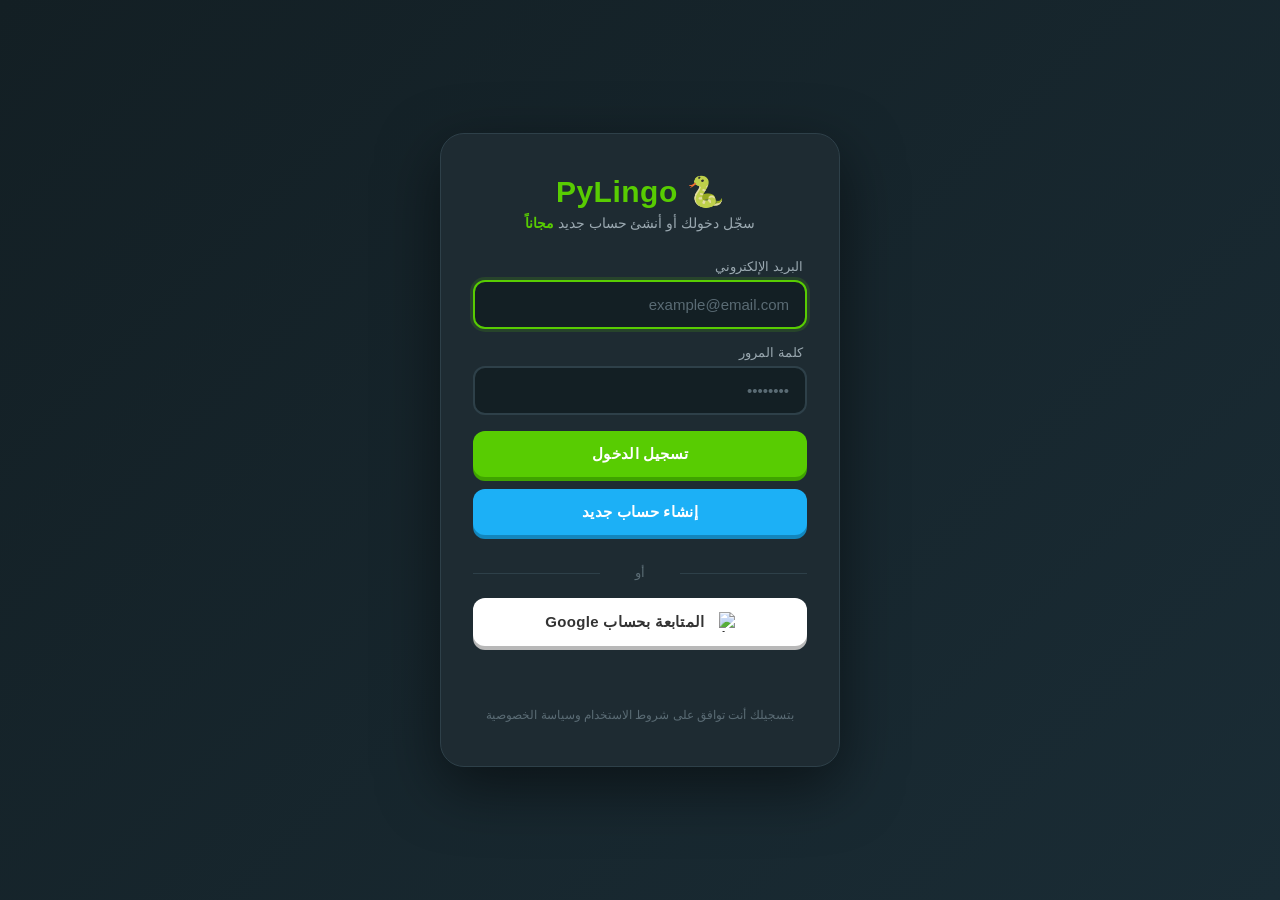
==== login.html @ 990f7449 "Add random quiz, lesson streak, and email/password login page" ====
<!DOCTYPE html>
<html lang="ar" dir="rtl">

<head>
    <meta charset="UTF-8">
    <meta name="viewport" content="width=device-width, initial-scale=1.0">
    <title>تسجيل الدخول - PyLingo</title>
    <link rel="icon"
        href="data:image/svg+xml,<svg xmlns='http://www.w3.org/2000/svg' viewBox='0 0 100 100'><text y='.9em' font-size='90'>🐍</text></svg>">
    <style>
        * {
            box-sizing: border-box;
            margin: 0;
            padding: 0;
            font-family: 'Segoe UI', 'Tahoma', sans-serif;
        }

        body {
            background: linear-gradient(135deg, #131f24 0%, #1a2c35 100%);
            color: #fff;
            display: flex;
            justify-content: center;
            align-items: center;
            min-height: 100vh;
            padding: 20px;
        }

        .login-box {
            background: #1e2b32;
            padding: 40px 32px;
            border-radius: 24px;
            width: 100%;
            max-width: 400px;
            box-shadow: 0 20px 60px rgba(0, 0, 0, 0.5);
            border: 1px solid #2e4049;
            animation: fadeIn 0.4s ease;
        }

        @keyframes fadeIn {
            from {
                opacity: 0;
                transform: translateY(10px);
            }

            to {
                opacity: 1;
                transform: translateY(0);
            }
        }

        .login-box h1 {
            text-align: center;
            color: #58CC02;
            margin-bottom: 6px;
            font-size: 30px;
            font-weight: 800;
            letter-spacing: 0.5px;
        }

        .login-box .sub {
            text-align: center;
            color: #9aa8b0;
            margin-bottom: 28px;
            font-size: 14px;
        }

        .login-box .sub strong {
            color: #58CC02;
        }

        .field-label {
            display: block;
            font-size: 13px;
            color: #9aa8b0;
            margin-bottom: 6px;
            margin-right: 4px;
        }

        .login-box input {
            width: 100%;
            padding: 14px 16px;
            margin-bottom: 16px;
            border-radius: 12px;
            border: 2px solid #2e4049;
            background: #131f24;
            color: #fff;
            font-size: 15px;
            outline: none;
            transition: border-color 0.2s, box-shadow 0.2s;
        }

        .login-box input::placeholder {
            color: #5a6b74;
        }

        .login-box input:focus {
            border-color: #58CC02;
            box-shadow: 0 0 0 3px rgba(88, 204, 2, 0.15);
        }

        .login-box button {
            width: 100%;
            padding: 14px;
            border: none;
            border-radius: 12px;
            font-size: 15px;
            font-weight: 800;
            cursor: pointer;
            margin-bottom: 12px;
            transition: transform 0.1s, filter 0.2s;
            letter-spacing: 0.3px;
        }

        .login-box button:active {
            transform: scale(0.97);
        }

        .login-box button:disabled {
            opacity: 0.6;
            cursor: not-allowed;
        }

        .btn-login {
            background: #58CC02;
            color: #fff;
            box-shadow: 0 4px 0 #3fa300;
        }

        .btn-login:hover:not(:disabled) {
            filter: brightness(1.05);
        }

        .btn-login:active:not(:disabled) {
            box-shadow: 0 2px 0 #3fa300;
            transform: translateY(2px) scale(0.99);
        }

        .btn-signup {
            background: #1CB0F6;
            color: #fff;
            box-shadow: 0 4px 0 #1386bd;
        }

        .btn-signup:hover:not(:disabled) {
            filter: brightness(1.05);
        }

        .btn-signup:active:not(:disabled) {
            box-shadow: 0 2px 0 #1386bd;
            transform: translateY(2px) scale(0.99);
        }

        .divider {
            text-align: center;
            color: #5a6b74;
            margin: 18px 0;
            font-size: 13px;
            position: relative;
        }

        .divider::before,
        .divider::after {
            content: '';
            position: absolute;
            top: 50%;
            width: 38%;
            height: 1px;
            background: #2e4049;
        }

        .divider::before {
            right: 0;
        }

        .divider::after {
            left: 0;
        }

        .btn-google {
            background: #fff;
            color: #333;
            display: flex;
            align-items: center;
            justify-content: center;
            gap: 10px;
            box-shadow: 0 4px 0 #b8b8b8;
        }

        .btn-google:hover:not(:disabled) {
            filter: brightness(0.97);
        }

        .btn-google:active:not(:disabled) {
            box-shadow: 0 2px 0 #b8b8b8;
            transform: translateY(2px) scale(0.99);
        }

        .btn-google img {
            width: 20px;
            height: 20px;
        }

        #auth-message {
            text-align: center;
            margin-top: 16px;
            font-size: 14px;
            min-height: 22px;
            padding: 6px 10px;
            border-radius: 8px;
            transition: all 0.2s;
            font-weight: 600;
        }

        #auth-message.error {
            color: #ff6b6b;
            background: rgba(255, 107, 107, 0.1);
        }

        #auth-message.success {
            color: #58CC02;
            background: rgba(88, 204, 2, 0.1);
        }

        .footer-note {
            text-align: center;
            color: #5a6b74;
            font-size: 12px;
            margin-top: 22px;
            line-height: 1.6;
        }

        .footer-note a {
            color: #58CC02;
            text-decoration: none;
        }

        /* تحميل مؤقت */
        .loading {
            position: fixed;
            inset: 0;
            background: rgba(19, 31, 36, 0.9);
            display: none;
            justify-content: center;
            align-items: center;
            z-index: 999;
        }

        .loading.show {
            display: flex;
        }

        .spinner {
            width: 48px;
            height: 48px;
            border: 5px solid #2e4049;
            border-top-color: #58CC02;
            border-radius: 50%;
            animation: spin 0.8s linear infinite;
        }

        @keyframes spin {
            to {
                transform: rotate(360deg);
            }
        }
    </style>
</head>

<body>

    <div class="login-box" id="login-form">
        <h1>🐍 PyLingo</h1>
        <p class="sub">سجّل دخولك أو أنشئ حساب جديد <strong>مجاناً</strong></p>

        <label class="field-label" for="email-input">البريد الإلكتروني</label>
        <input type="email" id="email-input" placeholder="example@email.com" autocomplete="email" autofocus>

        <label class="field-label" for="password-input">كلمة المرور</label>
        <input type="password" id="password-input" placeholder="••••••••" autocomplete="current-password" minlength="6">

        <button class="btn-login" id="email-login-btn">تسجيل الدخول</button>
        <button class="btn-signup" id="signup-btn">إنشاء حساب جديد</button>

        <div class="divider">أو</div>

        <button class="btn-google" id="google-login-btn">
            <img src="https://www.gstatic.com/firebasejs/ui/2.0.0/images/auth/google.svg" alt="Google">
            المتابعة بحساب Google
        </button>

        <div id="auth-message"></div>

        <p class="footer-note">
            بتسجيلك أنت توافق على شروط الاستخدام وسياسة الخصوصية
        </p>
    </div>

    <div class="loading" id="loading">
        <div class="spinner"></div>
    </div>

    <!-- Firebase SDK (compat mode) -->
    <script src="https://www.gstatic.com/firebasejs/10.7.0/firebase-app-compat.js"></script>
    <script src="https://www.gstatic.com/firebasejs/10.7.0/firebase-auth-compat.js"></script>
    <script src="https://www.gstatic.com/firebasejs/10.7.0/firebase-firestore-compat.js"></script>
    <!-- Project scripts -->
    <script src="js/firebase-config.js"></script>
    <script src="js/storage.js"></script>
    <script src="js/firestore.js"></script>
    <script src="js/auth.js"></script>

    <!-- Init + loading state -->
    <script>
        document.addEventListener('DOMContentLoaded', () => {
            // ✅ تهيئة Firebase Auth
            if (typeof authModule !== 'undefined') {
                authModule.init();
            } else {
                console.error('❌ authModule مش محمّل');
            }

            // ✅ إظهار لودنج أثناء العمليات (اختياري)
            const buttons = document.querySelectorAll(
                '#email-login-btn, #signup-btn, #google-login-btn'
            );
            const loadingEl = document.getElementById('loading');

            buttons.forEach(btn => {
                btn.addEventListener('click', () => {
                    // نعرض اللودنج بعد لحظة صغيرة عشان ما يمنع رسائل الخطأ
                    setTimeout(() => {
                        if (loadingEl) loadingEl.classList.add('show');
                    }, 100);
                    // نخفيه بعد ثانيتين لو صار في خطأ وما راح المستخدم
                    setTimeout(() => {
                        if (loadingEl) loadingEl.classList.remove('show');
                    }, 3000);
                });
            });

            // نخفي اللودنج لما نغادر الصفحة أو عند النجاح
            window.addEventListener('beforeunload', () => {
                if (loadingEl) loadingEl.classList.remove('show');
            });
        });
    </script>

</body>

</html>
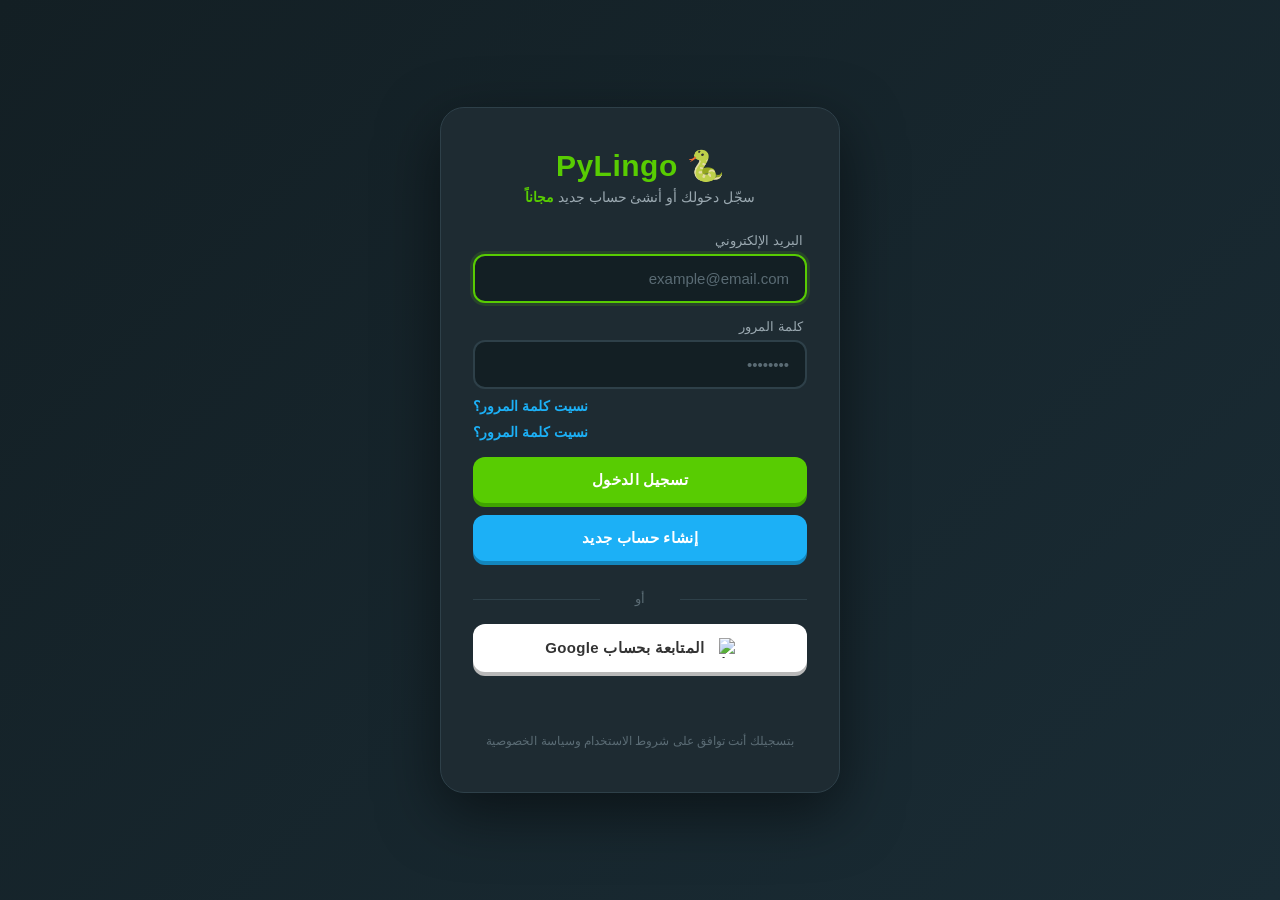
==== commit eac693f0: "Add forgot password feature" ====
--- a/login.html
+++ b/login.html
@@ -277,7 +277,13 @@
 
         <label class="field-label" for="password-input">كلمة المرور</label>
         <input type="password" id="password-input" placeholder="••••••••" autocomplete="current-password" minlength="6">
-
+        <div style="text-align: left; margin-top: -8px; margin-bottom: 16px;">
+    <a href="#" id="forgot-password-btn" style="color: #1CB0F6; font-size: 14px; font-weight: bold; text-decoration: none;">نسيت كلمة المرور؟</a>
+</div>
+        <div style="text-align: left; margin-top: -8px; margin-bottom: 16px;">
+            <a href="#" id="forgot-password-btn"
+                style="color: #1CB0F6; font-size: 14px; font-weight: bold; text-decoration: none;">نسيت كلمة المرور؟</a>
+        </div>
         <button class="btn-login" id="email-login-btn">تسجيل الدخول</button>
         <button class="btn-signup" id="signup-btn">إنشاء حساب جديد</button>
 
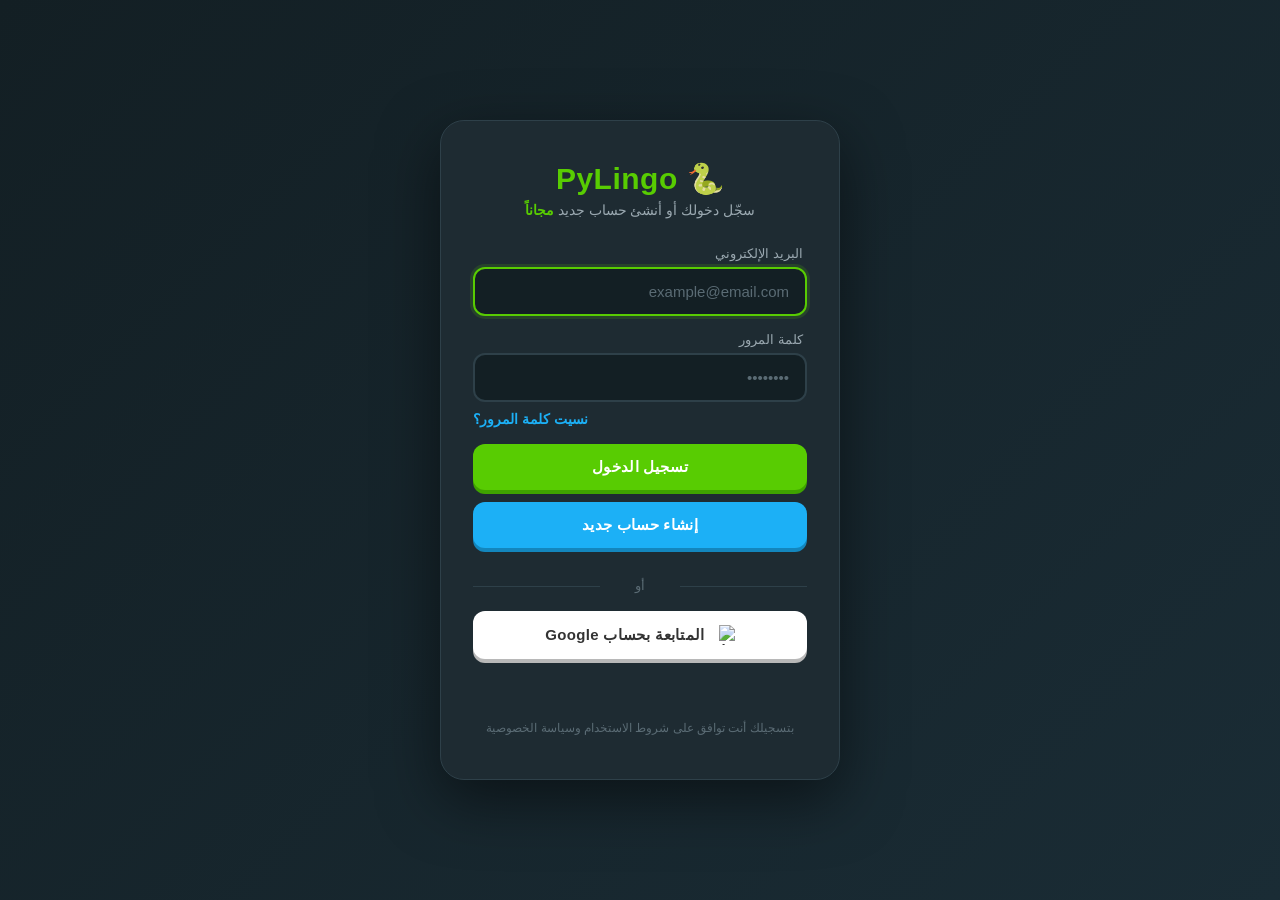
==== commit 7351e870: "Add forgot password feature" ====
--- a/login.html
+++ b/login.html
@@ -280,10 +280,7 @@
         <div style="text-align: left; margin-top: -8px; margin-bottom: 16px;">
     <a href="#" id="forgot-password-btn" style="color: #1CB0F6; font-size: 14px; font-weight: bold; text-decoration: none;">نسيت كلمة المرور؟</a>
 </div>
-        <div style="text-align: left; margin-top: -8px; margin-bottom: 16px;">
-            <a href="#" id="forgot-password-btn"
-                style="color: #1CB0F6; font-size: 14px; font-weight: bold; text-decoration: none;">نسيت كلمة المرور؟</a>
-        </div>
+
         <button class="btn-login" id="email-login-btn">تسجيل الدخول</button>
         <button class="btn-signup" id="signup-btn">إنشاء حساب جديد</button>
 
